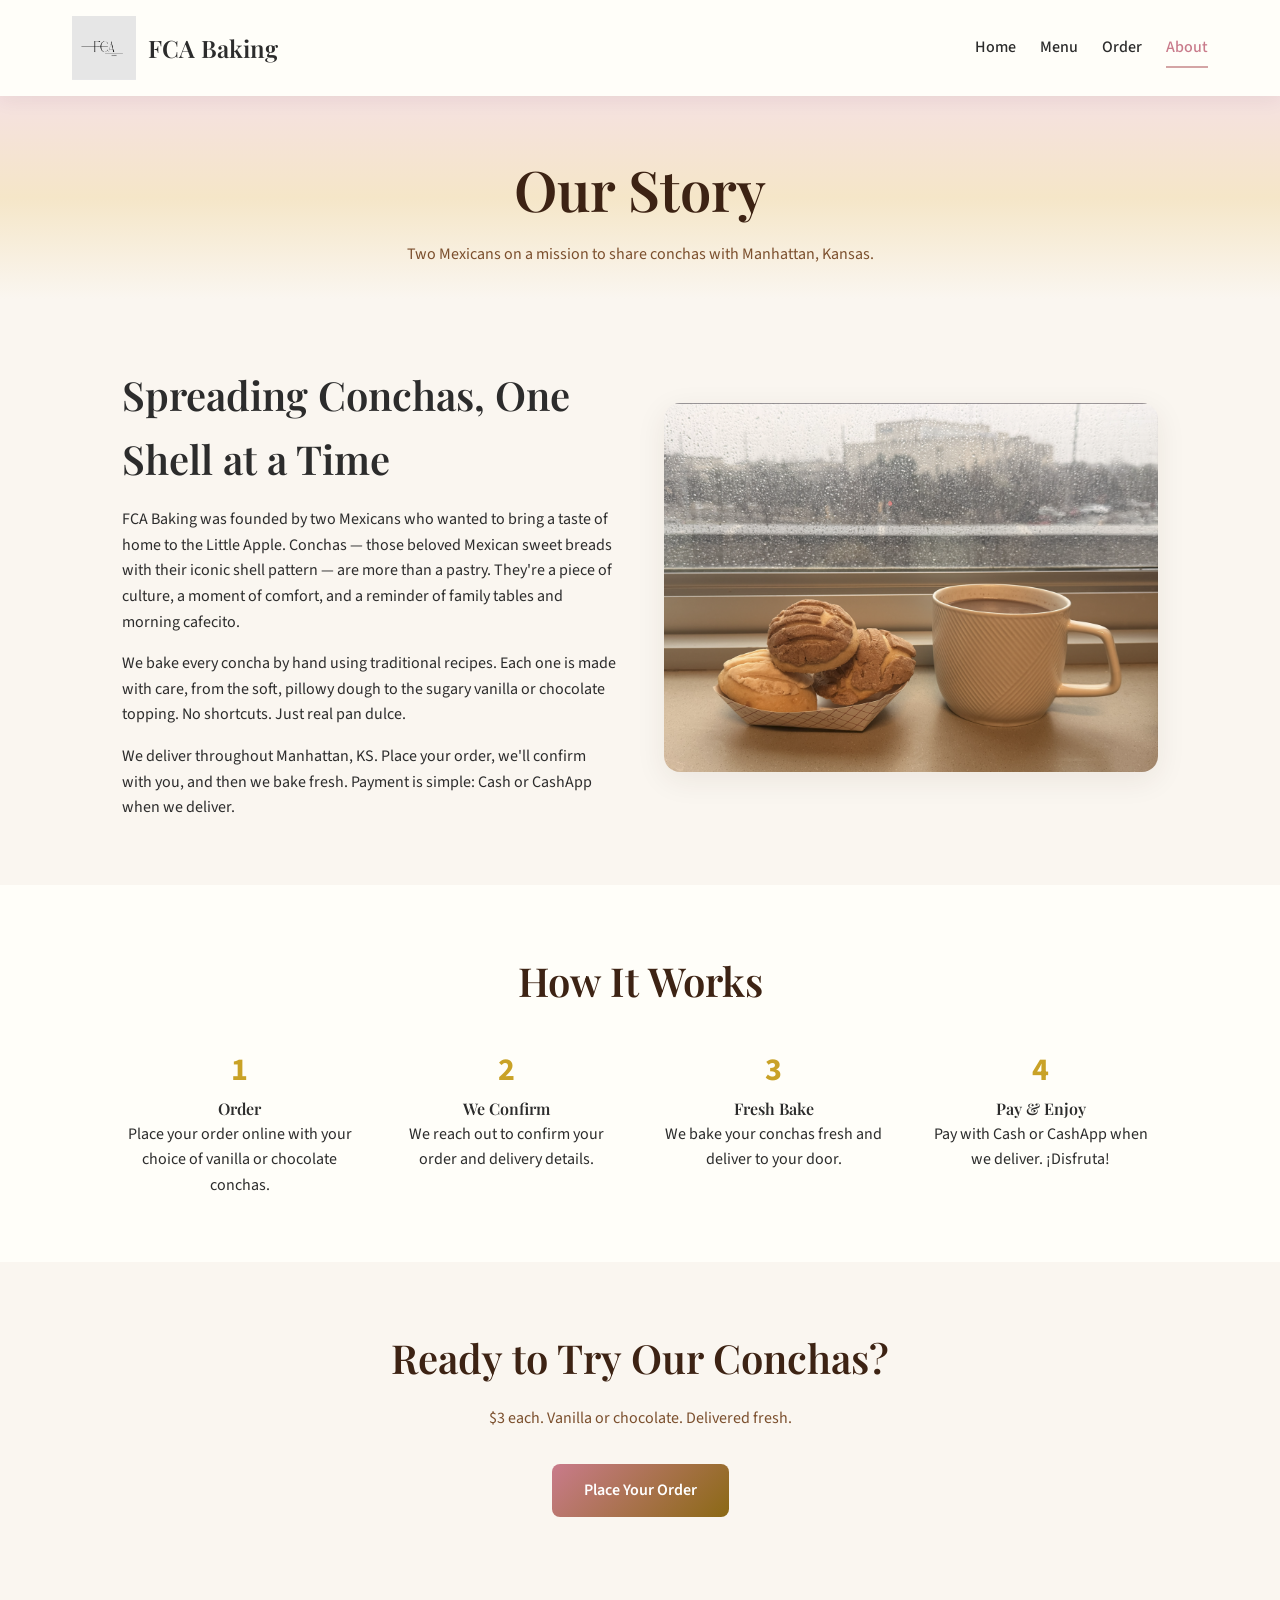
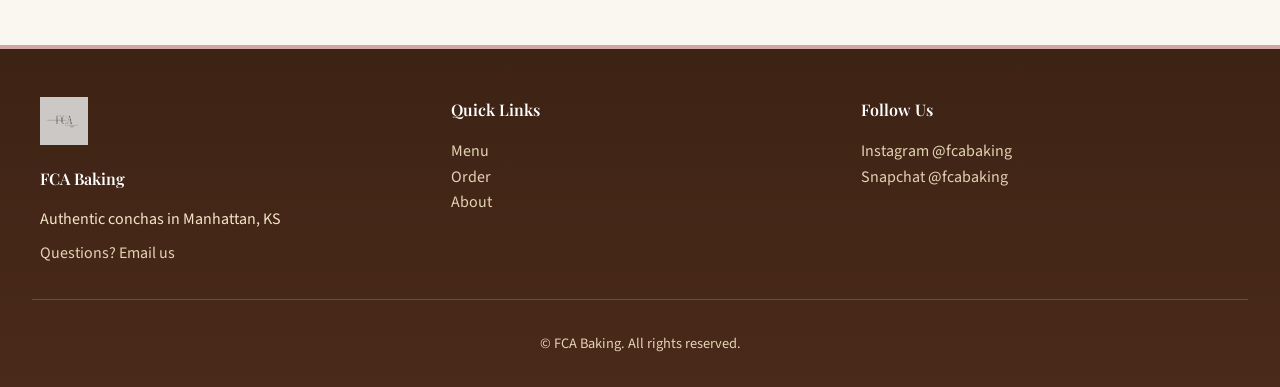
==== about.html @ 63754f2e "First commit" ====
<!DOCTYPE html>
<html lang="en">
<head>
  <meta charset="UTF-8">
  <meta name="viewport" content="width=device-width, initial-scale=1.0">
  <meta name="description" content="About FCA Baking - Two Mexicans bringing authentic conchas to Manhattan, Kansas. Our story and mission.">
  <title>About Us | FCA Baking</title>
  <link rel="icon" href="images/FCA baking logo.png" type="image/png">
  <link rel="preconnect" href="https://fonts.googleapis.com">
  <link rel="preconnect" href="https://fonts.gstatic.com" crossorigin>
  <link href="https://fonts.googleapis.com/css2?family=Playfair+Display:wght@500;600;700&family=Source+Sans+3:wght@400;500;600;700&display=swap" rel="stylesheet">
  <link rel="stylesheet" href="css/style.css">
</head>
<body>
  <header class="site-header">
    <nav class="nav-container">
      <a href="index.html" class="logo-link">
        <img src="images/Logo.png" alt="FCA Baking Logo">
        <span class="logo-text">FCA Baking</span>
      </a>
      <ul class="nav-links">
        <li><a href="index.html">Home</a></li>
        <li><a href="menu.html">Menu</a></li>
        <li><a href="order.html">Order</a></li>
        <li><a href="about.html" class="active">About</a></li>
      </ul>
    </nav>
  </header>

  <main>
    <div class="page-header">
      <h1>Our Story</h1>
      <p>Two Mexicans on a mission to share conchas with Manhattan, Kansas.</p>
    </div>

    <section class="section">
      <div class="container">
        <div class="about-grid">
          <div>
            <h2>Spreading Conchas, One Shell at a Time</h2>
            <p>FCA Baking was founded by two Mexicans who wanted to bring a taste of home to the Little Apple. Conchas — those beloved Mexican sweet breads with their iconic shell pattern — are more than a pastry. They're a piece of culture, a moment of comfort, and a reminder of family tables and morning cafecito.</p>
            <p style="margin-top: 1rem;">We bake every concha by hand using traditional recipes. Each one is made with care, from the soft, pillowy dough to the sugary vanilla or chocolate topping. No shortcuts. Just real pan dulce.</p>
            <p style="margin-top: 1rem;">We deliver throughout Manhattan, KS. Place your order, we'll confirm with you, and then we bake fresh. Payment is simple: Cash or CashApp when we deliver.</p>
          </div>
          <div class="about-image">
            <img src="images/Overview Conchas.png" alt="Fresh conchas and coffee - FCA Baking">
          </div>
        </div>
      </div>
    </section>

    <section class="section section-alt">
      <div class="container">
        <h2 style="text-align: center; color: var(--color-chocolate);">How It Works</h2>
        <div style="display: grid; grid-template-columns: repeat(auto-fit, minmax(200px, 1fr)); gap: 2rem; margin-top: 2rem; text-align: center;">
          <div>
            <p style="font-size: 2rem; font-weight: 700; color: var(--color-golden);">1</p>
            <h4>Order</h4>
            <p>Place your order online with your choice of vanilla or chocolate conchas.</p>
          </div>
          <div>
            <p style="font-size: 2rem; font-weight: 700; color: var(--color-golden);">2</p>
            <h4>We Confirm</h4>
            <p>We reach out to confirm your order and delivery details.</p>
          </div>
          <div>
            <p style="font-size: 2rem; font-weight: 700; color: var(--color-golden);">3</p>
            <h4>Fresh Bake</h4>
            <p>We bake your conchas fresh and deliver to your door.</p>
          </div>
          <div>
            <p style="font-size: 2rem; font-weight: 700; color: var(--color-golden);">4</p>
            <h4>Pay & Enjoy</h4>
            <p>Pay with Cash or CashApp when we deliver. ¡Disfruta!</p>
          </div>
        </div>
      </div>
    </section>

    <section class="section">
      <div class="container" style="text-align: center;">
        <h2 style="color: var(--color-chocolate);">Ready to Try Our Conchas?</h2>
        <p style="margin: 1rem 0 2rem; color: var(--color-cinnamon);">$3 each. Vanilla or chocolate. Delivered fresh.</p>
        <a href="order.html" class="btn btn-primary">Place Your Order</a>
      </div>
    </section>
  </main>

  <footer class="site-footer">
    <div class="footer-content">
      <div>
        <img src="images/Logo.png" alt="FCA Baking" class="footer-logo footer-logo-secondary">
        <h4>FCA Baking</h4>
        <p>Authentic conchas in Manhattan, KS</p>
        <p style="margin-top: 0.5rem;"><a href="mailto:fcabaking@gmail.com">Questions? Email us</a></p>
      </div>
      <div>
        <h4>Quick Links</h4>
        <a href="menu.html">Menu</a><br>
        <a href="order.html">Order</a><br>
        <a href="about.html">About</a>
      </div>
      <div>
        <h4>Follow Us</h4>
        <a href="https://instagram.com/fcabaking" target="_blank" rel="noopener">Instagram @fcabaking</a><br>
        <a href="https://snapchat.com/add/fcabaking" target="_blank" rel="noopener">Snapchat @fcabaking</a>
      </div>
    </div>
    <div class="footer-bottom">
      <p>&copy; FCA Baking. All rights reserved.</p>
    </div>
  </footer>
</body>
</html>
---- css/style.css ----
/* FCA Baking - Warm, inviting Mexican bakery aesthetic with pink accents */
:root {
  --color-cream: #faf6f0;
  --color-warm-white: #fffef9;
  --color-golden: #c9a227;
  --color-caramel: #8b6914;
  --color-chocolate: #3d2314;
  --color-vanilla: #f5e6c8;
  --color-cinnamon: #7b4f2d;
  --color-charcoal: #2c2c2c;
  --color-pink: #d4a5a5;
  --color-pink-light: #f5e1e1;
  --color-pink-accent: #c97b8b;
  --color-soft-shadow: rgba(61, 35, 20, 0.08);
  --font-display: 'Playfair Display', Georgia, serif;
  --font-body: 'Source Sans 3', 'Segoe UI', sans-serif;
}

* {
  box-sizing: border-box;
  margin: 0;
  padding: 0;
}

html {
  scroll-behavior: smooth;
}

body {
  font-family: var(--font-body);
  background: var(--color-cream);
  color: var(--color-charcoal);
  line-height: 1.6;
  overflow-x: hidden;
}

/* Typography */
h1, h2, h3, h4 {
  font-family: var(--font-display);
  font-weight: 600;
}

h1 { font-size: clamp(2rem, 5vw, 3.5rem); }
h2 { font-size: clamp(1.5rem, 4vw, 2.5rem); margin-bottom: 1rem; }
h3 { font-size: clamp(1.2rem, 3vw, 1.5rem); }

a {
  color: var(--color-caramel);
  text-decoration: none;
  transition: color 0.2s ease;
}

a:hover {
  color: var(--color-pink-accent);
}

/* Header & Navigation */
.site-header {
  position: sticky;
  top: 0;
  z-index: 100;
  background: var(--color-warm-white);
  box-shadow: 0 2px 20px var(--color-soft-shadow);
}

.nav-container {
  max-width: 1200px;
  margin: 0 auto;
  padding: 1rem 2rem;
  display: flex;
  align-items: center;
  justify-content: space-between;
  flex-wrap: wrap;
  gap: 1rem;
}

.logo-link {
  display: flex;
  align-items: center;
  gap: 0.75rem;
}

.logo-link img {
  height: 64px;
  width: auto;
}

.logo-text {
  font-family: var(--font-display);
  font-size: 1.5rem;
  font-weight: 600;
  color: var(--color-charcoal);
}

.nav-links {
  display: flex;
  gap: 1.5rem;
  list-style: none;
}

.nav-links a {
  font-weight: 500;
  color: var(--color-charcoal);
  padding: 0.5rem 0;
  border-bottom: 2px solid transparent;
  transition: border-color 0.2s, color 0.2s;
}

.nav-links a:hover,
.nav-links a.active {
  color: var(--color-pink-accent);
  border-bottom-color: var(--color-pink);
}

/* Main content area */
main {
  min-height: calc(100vh - 200px);
}

.container {
  max-width: 1100px;
  margin: 0 auto;
  padding: 0 2rem;
}

.section {
  padding: 4rem 0;
}

.section-alt {
  background: var(--color-warm-white);
}

/* Hero */
.hero {
  position: relative;
  min-height: 70vh;
  display: flex;
  align-items: center;
  justify-content: center;
  background: linear-gradient(135deg, var(--color-cream) 0%, var(--color-pink-light) 30%, var(--color-vanilla) 60%, var(--color-cream) 100%);
  overflow: hidden;
}

.hero::before {
  content: '';
  position: absolute;
  inset: 0;
  background: url('../images/Overview Conchas.png') center/cover no-repeat;
  opacity: 0.15;
  z-index: 0;
}

.hero-content {
  position: relative;
  z-index: 1;
  text-align: center;
  padding: 2rem;
}

.hero-logo {
  width: 200px;
  height: auto;
  margin-bottom: 1.5rem;
  filter: drop-shadow(0 4px 12px rgba(61, 35, 20, 0.15));
}

.hero h1 {
  color: var(--color-chocolate);
  margin-bottom: 0.5rem;
  text-shadow: 0 1px 2px rgba(255,255,255,0.5);
}

.hero .tagline {
  font-size: 1.25rem;
  color: var(--color-cinnamon);
  margin-bottom: 2rem;
  max-width: 500px;
  margin-left: auto;
  margin-right: auto;
}

.hero-buttons {
  display: flex;
  gap: 1rem;
  justify-content: center;
  flex-wrap: wrap;
}

/* Buttons */
.btn {
  display: inline-block;
  padding: 0.875rem 2rem;
  font-family: var(--font-body);
  font-weight: 600;
  font-size: 1rem;
  border: none;
  border-radius: 8px;
  cursor: pointer;
  transition: transform 0.2s, box-shadow 0.2s;
  text-align: center;
}

.btn:hover {
  transform: translateY(-2px);
  box-shadow: 0 4px 15px var(--color-soft-shadow);
}

.btn-primary {
  background: linear-gradient(135deg, var(--color-pink-accent) 0%, var(--color-caramel) 100%);
  color: white;
}

.btn-primary:hover {
  background: linear-gradient(135deg, var(--color-pink-accent) 0%, var(--color-chocolate) 100%);
}

.btn-secondary {
  background: white;
  color: var(--color-pink-accent);
  border: 2px solid var(--color-pink);
}

.btn-secondary:hover {
  background: var(--color-pink-light);
}

/* Concha showcase grid */
.concha-grid {
  display: grid;
  grid-template-columns: repeat(auto-fit, minmax(280px, 1fr));
  gap: 2rem;
  margin-top: 2rem;
}

.concha-card {
  background: white;
  border-radius: 16px;
  overflow: hidden;
  box-shadow: 0 4px 20px var(--color-soft-shadow);
  transition: transform 0.3s, box-shadow 0.3s;
}

.concha-card:hover {
  transform: translateY(-5px);
  box-shadow: 0 12px 40px rgba(61, 35, 20, 0.12);
}

.concha-card img {
  width: 100%;
  height: 220px;
  object-fit: cover;
}

.concha-card-content {
  padding: 1.5rem;
}

.concha-card h3 {
  color: var(--color-chocolate);
  margin-bottom: 0.5rem;
}

.concha-card .price {
  font-size: 1.25rem;
  font-weight: 700;
  color: var(--color-pink-accent);
}

/* Order form */
.order-form-section {
  max-width: 600px;
  margin: 0 auto;
}

.form-group {
  margin-bottom: 1.25rem;
}

.form-group label {
  display: block;
  font-weight: 600;
  margin-bottom: 0.5rem;
  color: var(--color-charcoal);
}

.form-group label .required {
  color: #c0392b;
}

.form-group input,
.form-group select,
.form-group textarea {
  width: 100%;
  padding: 0.75rem 1rem;
  font-family: inherit;
  font-size: 1rem;
  border: 2px solid #e0d5c7;
  border-radius: 8px;
  background: white;
  transition: border-color 0.2s;
}

/* Email/phone inputs - clearer visibility */
input[type="email"],
input[type="tel"] {
  font-size: 1.05rem;
  color: var(--color-charcoal);
}

input[type="email"]::placeholder,
input[type="tel"]::placeholder {
  color: #8a7a6a;
  opacity: 0.9;
}

.form-group input:focus,
.form-group select:focus,
.form-group textarea:focus {
  outline: none;
  border-color: var(--color-pink);
}

.form-sublabel {
  font-size: 0.9rem;
  font-weight: 500;
  color: var(--color-charcoal);
  margin-bottom: 0.35rem;
}

.form-row {
  display: grid;
  grid-template-columns: 1fr 1fr;
  gap: 1rem;
}

.form-row-3 {
  grid-template-columns: 1fr 80px 120px;
}

@media (max-width: 500px) {
  .form-row {
    grid-template-columns: 1fr;
  }
  .form-row-3 {
    grid-template-columns: 1fr;
  }
}

.form-optional {
  font-weight: 400;
  color: var(--color-cinnamon);
  font-size: 0.9em;
}

/* Radio & checkbox styling */
.radio-group, .checkbox-group {
  display: flex;
  flex-wrap: wrap;
  gap: 1rem;
  margin-top: 0.5rem;
}

.radio-option, .checkbox-option {
  display: flex;
  align-items: center;
  gap: 0.5rem;
  cursor: pointer;
}

.radio-option input, .checkbox-option input {
  width: auto;
  accent-color: var(--color-pink-accent);
}

/* Order summary box */
.order-summary {
  background: linear-gradient(135deg, var(--color-pink-light) 0%, var(--color-vanilla) 100%);
  border: 2px solid var(--color-pink);
  border-radius: 12px;
  padding: 1.5rem;
  margin: 1.5rem 0;
}

.order-summary h4 {
  margin-bottom: 0.75rem;
  color: var(--color-chocolate);
}

.order-summary .total {
  font-size: 1.5rem;
  font-weight: 700;
  color: var(--color-pink-accent);
}

/* Contact banner */
.contact-banner {
  background: linear-gradient(135deg, var(--color-pink-light) 0%, var(--color-vanilla) 100%);
  border: 1px solid var(--color-pink);
  border-radius: 8px;
  padding: 0.75rem 1rem;
  margin-bottom: 1rem;
  font-size: 0.95rem;
}

.contact-banner a {
  font-weight: 600;
}

/* Allergy warning */
.allergy-warning {
  background: linear-gradient(135deg, var(--color-pink-light) 0%, #fff8e7 50%, #fff3d6 100%);
  border-left: 4px solid var(--color-pink);
  padding: 1rem 1.25rem;
  border-radius: 0 8px 8px 0;
  margin: 1.5rem 0;
  font-size: 0.95rem;
}

.allergy-warning strong {
  color: var(--color-chocolate);
}

/* Footer */
.site-footer {
  background: linear-gradient(180deg, var(--color-chocolate) 0%, #4a2a1a 100%);
  color: var(--color-vanilla);
  padding: 3rem 2rem 2rem;
  margin-top: 4rem;
  border-top: 4px solid var(--color-pink);
}

.footer-content {
  max-width: 1200px;
  margin: 0 auto;
  display: grid;
  grid-template-columns: repeat(auto-fit, minmax(200px, 1fr));
  gap: 2rem;
  margin-bottom: 2rem;
}

.footer-logo {
  width: 64px;
  height: auto;
  margin-bottom: 0.75rem;
  opacity: 0.95;
}

/* Secondary logo (Logo.png) in footer - smaller, subtle */
.footer-logo-secondary {
  width: 48px;
  opacity: 0.85;
}

.footer-content h4 {
  color: white;
  margin-bottom: 1rem;
  font-size: 1rem;
}

.footer-content a {
  color: var(--color-vanilla);
  opacity: 0.9;
}

.footer-content a:hover {
  color: white;
  opacity: 1;
}

.footer-bottom {
  text-align: center;
  padding-top: 2rem;
  border-top: 1px solid rgba(255,255,255,0.2);
  font-size: 0.9rem;
  opacity: 0.9;
}

/* Page titles */
.page-header {
  text-align: center;
  padding: 3rem 2rem 2rem;
  background: linear-gradient(180deg, var(--color-pink-light) 0%, var(--color-vanilla) 50%, transparent 100%);
}

.page-header-tight {
  padding: 1.5rem 2rem 1rem;
}

.section-tight {
  padding-top: 1.5rem;
  padding-bottom: 2rem;
}

.page-header h1 {
  color: var(--color-chocolate);
}

.page-header p {
  margin-top: 0.5rem;
  color: var(--color-cinnamon);
  max-width: 600px;
  margin-left: auto;
  margin-right: auto;
}

/* Two-column layout for about */
.about-grid {
  display: grid;
  grid-template-columns: 1fr 1fr;
  gap: 3rem;
  align-items: center;
}

@media (max-width: 768px) {
  .about-grid {
    grid-template-columns: 1fr;
  }
}

.about-image img {
  width: 100%;
  border-radius: 16px;
  box-shadow: 0 8px 30px var(--color-soft-shadow);
}

/* Menu items */
.menu-list {
  max-width: 600px;
  margin: 0 auto;
}

.menu-grid-two {
  display: grid;
  grid-template-columns: 1fr 1fr;
  gap: 1rem;
  max-width: 800px;
  margin: 0 auto;
}

@media (max-width: 600px) {
  .menu-grid-two {
    grid-template-columns: 1fr;
  }
}

.menu-item {
  display: flex;
  justify-content: space-between;
  align-items: center;
  padding: 1.25rem;
  background: white;
  border-radius: 12px;
  margin-bottom: 1rem;
  box-shadow: 0 2px 10px var(--color-soft-shadow);
  transition: box-shadow 0.2s;
}

.menu-item:hover {
  box-shadow: 0 4px 20px var(--color-soft-shadow);
}

.menu-item-info h4 {
  color: var(--color-chocolate);
  margin-bottom: 0.25rem;
}

.menu-item-info p {
  font-size: 0.95rem;
  color: var(--color-cinnamon);
}

.menu-item .price {
  font-weight: 700;
  font-size: 1.25rem;
  color: var(--color-pink-accent);
}

/* Menu page - clear CTA to order page */
.menu-order-cta {
  text-align: center;
  padding: 2rem;
  margin: 2rem 0;
  background: linear-gradient(135deg, var(--color-pink-light) 0%, var(--color-vanilla) 50%, var(--color-cream) 100%);
  border-radius: 12px;
  border: 2px dashed var(--color-pink);
}

.menu-order-cta p {
  margin-bottom: 1rem;
  font-weight: 600;
  color: var(--color-chocolate);
}

.menu-gallery {
  display: grid;
  grid-template-columns: repeat(auto-fit, minmax(280px, 1fr));
  gap: 1.5rem;
  margin-top: 2rem;
}

.menu-gallery img {
  width: 100%;
  height: 220px;
  object-fit: cover;
  border-radius: 12px;
  box-shadow: 0 4px 15px var(--color-soft-shadow);
}

/* Form submit success/error */
.form-message {
  padding: 1rem;
  border-radius: 8px;
  margin-bottom: 1rem;
  display: none;
}

.form-message.success {
  background: #d4edda;
  color: #155724;
  border: 1px solid #c3e6cb;
}

.form-message.error {
  background: #f8d7da;
  color: #721c24;
  border: 1px solid #f5c6cb;
}

.form-message.show {
  display: block;
}

/* Hidden honeypot for spam */
.honey {
  position: absolute;
  left: -9999px;
  opacity: 0;
  pointer-events: none;
}
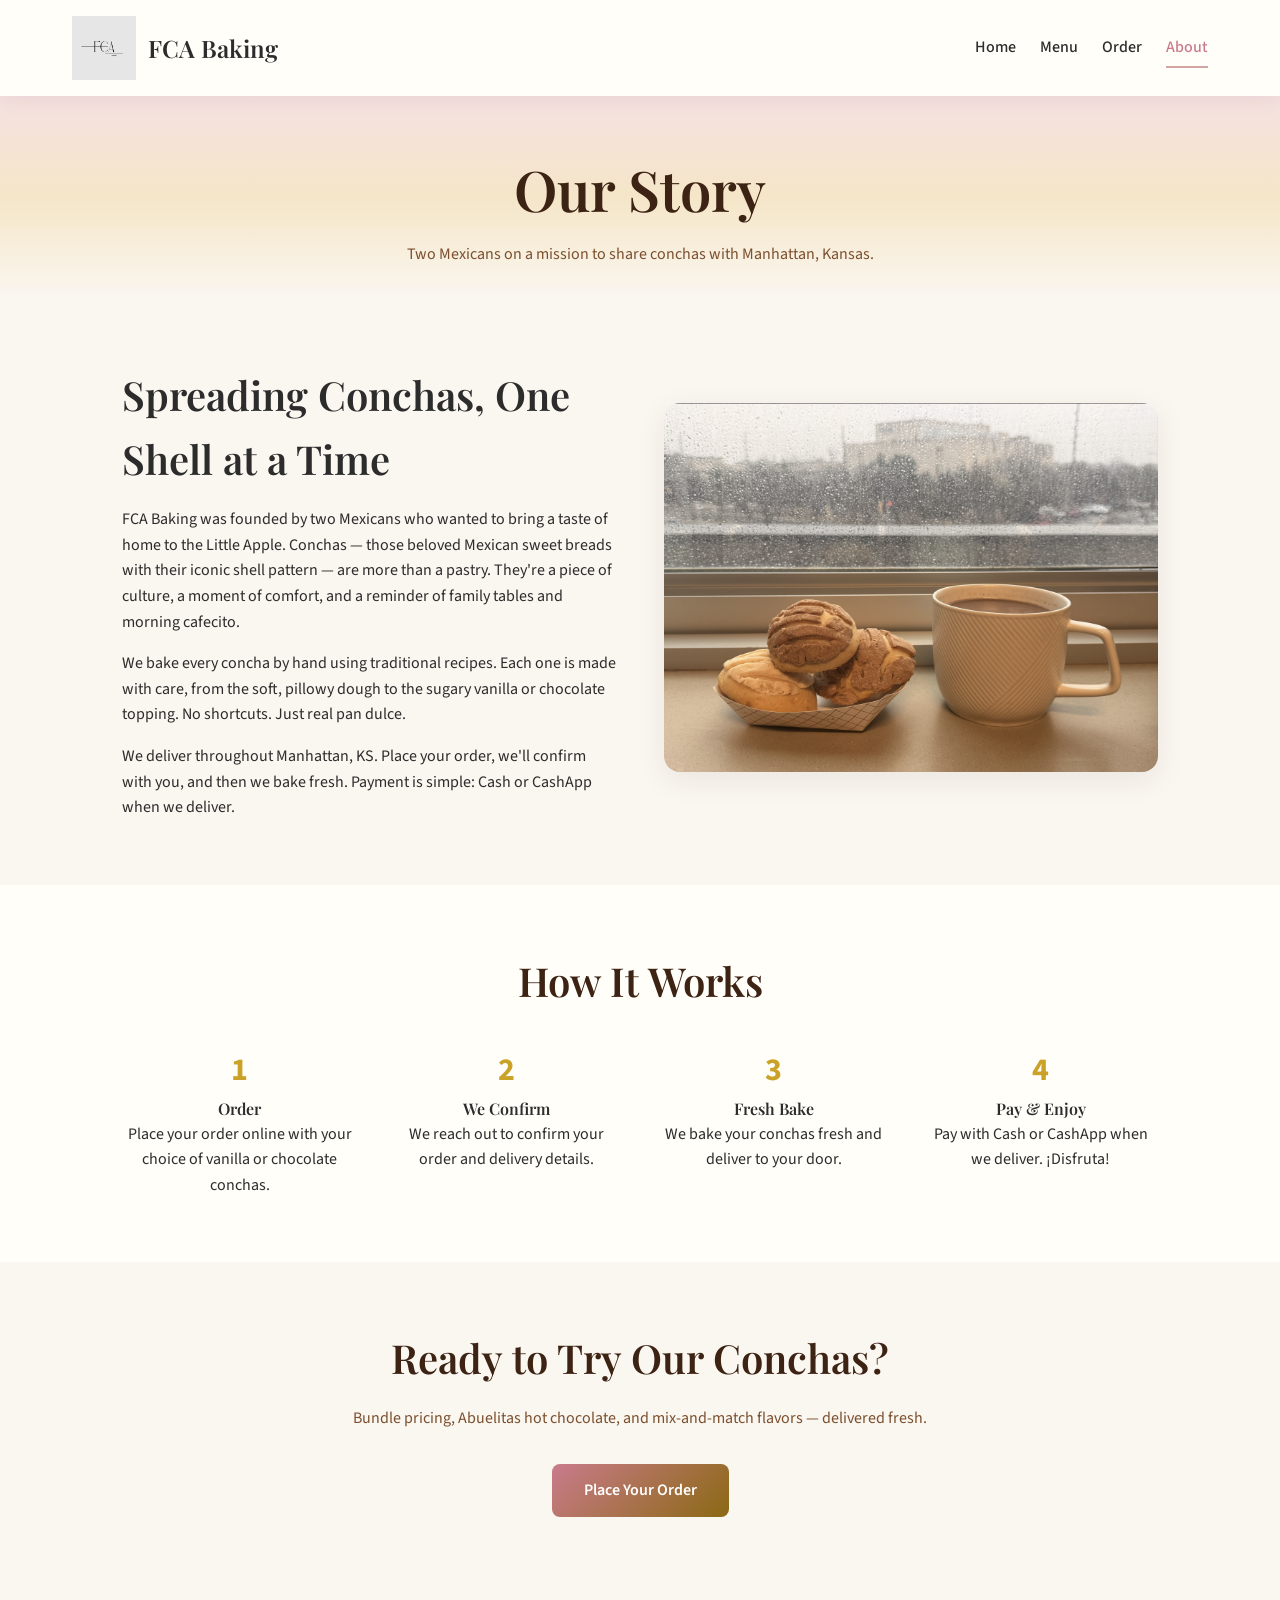
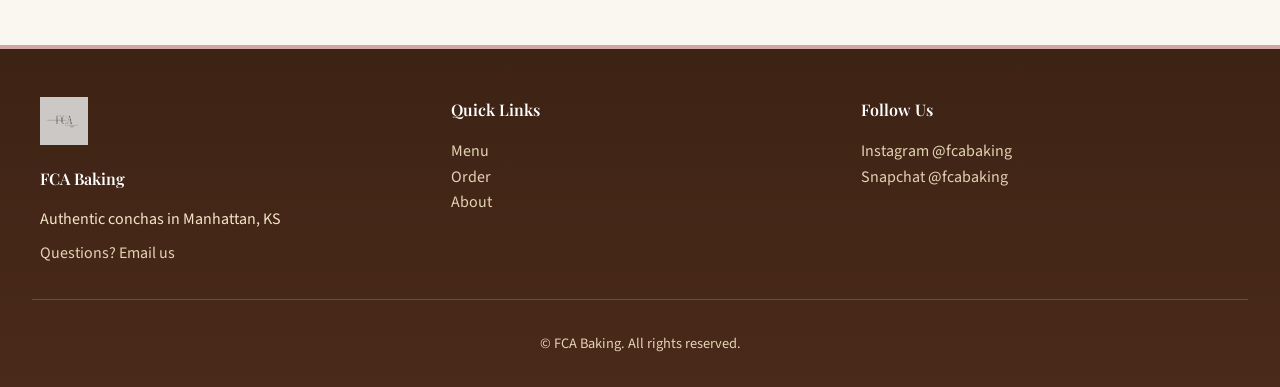
==== commit 0bd8af64: "New item and pricing" ====
--- a/about.html
+++ b/about.html
@@ -80,7 +80,7 @@
     <section class="section">
       <div class="container" style="text-align: center;">
         <h2 style="color: var(--color-chocolate);">Ready to Try Our Conchas?</h2>
-        <p style="margin: 1rem 0 2rem; color: var(--color-cinnamon);">$3 each. Vanilla or chocolate. Delivered fresh.</p>
+        <p style="margin: 1rem 0 2rem; color: var(--color-cinnamon);">Bundle pricing, Abuelitas hot chocolate, and mix-and-match flavors — delivered fresh.</p>
         <a href="order.html" class="btn btn-primary">Place Your Order</a>
       </div>
     </section>
--- a/css/style.css
+++ b/css/style.css
@@ -273,6 +273,203 @@
   margin: 0 auto;
 }
 
+.order-promo-block {
+  background: var(--color-warm-white);
+  border: 1px solid var(--color-pink);
+  border-radius: 12px;
+  padding: 1.25rem;
+  margin-bottom: 1.25rem;
+}
+
+.order-promo-block h4 {
+  color: var(--color-chocolate);
+  margin-bottom: 0.35rem;
+  font-size: 1.05rem;
+}
+
+.order-promo-block .promo-price {
+  font-weight: 700;
+  color: var(--color-pink-accent);
+  margin-bottom: 0.75rem;
+  font-size: 1rem;
+}
+
+.order-promo-block .promo-hint {
+  font-size: 0.85rem;
+  color: var(--color-cinnamon);
+  margin-bottom: 0.75rem;
+}
+
+.order-split-error {
+  font-size: 0.9rem;
+  color: #c0392b;
+  margin-top: 0.5rem;
+  display: none;
+}
+
+.order-split-error.show {
+  display: block;
+}
+
+/* Streamlined bundle order UI */
+.order-form-heading {
+  margin-bottom: 0.5rem;
+  color: var(--color-chocolate);
+}
+
+.order-form-lede {
+  font-size: 0.95rem;
+  color: var(--color-cinnamon);
+  margin-bottom: 1rem;
+  line-height: 1.45;
+}
+
+.order-steps {
+  font-size: 0.9rem;
+  color: var(--color-cinnamon);
+  margin-bottom: 1.25rem;
+  padding: 0.75rem 1rem;
+  background: var(--color-warm-white);
+  border-radius: 8px;
+  border-left: 4px solid var(--color-golden);
+}
+
+.order-section-title {
+  font-family: var(--font-display);
+  font-size: 1.15rem;
+  color: var(--color-chocolate);
+  margin: 1.75rem 0 0.75rem;
+  padding-bottom: 0.35rem;
+  border-bottom: 2px solid var(--color-pink);
+}
+
+.order-section-title:first-of-type {
+  margin-top: 0;
+}
+
+.order-bundle-card {
+  background: var(--color-warm-white);
+  border: 1px solid #e8ddd0;
+  border-radius: 12px;
+  margin-bottom: 1rem;
+  overflow: hidden;
+  transition: border-color 0.2s, box-shadow 0.2s;
+}
+
+.order-bundle-card.bundle-open {
+  border-color: var(--color-pink);
+  box-shadow: 0 2px 12px rgba(201, 123, 139, 0.12);
+}
+
+.bundle-top {
+  display: flex;
+  flex-wrap: wrap;
+  align-items: flex-start;
+  justify-content: space-between;
+  gap: 1rem;
+  padding: 1rem 1.15rem;
+}
+
+.bundle-top h4 {
+  margin: 0 0 0.25rem;
+  font-size: 1.05rem;
+  color: var(--color-chocolate);
+}
+
+.bundle-price-line {
+  font-weight: 700;
+  color: var(--color-pink-accent);
+  font-size: 0.95rem;
+  margin: 0;
+}
+
+.bundle-qty-wrap {
+  display: flex;
+  flex-direction: column;
+  align-items: flex-end;
+  gap: 0.25rem;
+}
+
+.bundle-qty-wrap label {
+  font-size: 0.8rem;
+  font-weight: 600;
+  color: var(--color-cinnamon);
+}
+
+.bundle-qty-wrap input[type="number"] {
+  width: 4.5rem;
+  text-align: center;
+  font-size: 1.1rem;
+  font-weight: 600;
+  padding: 0.5rem;
+}
+
+.bundle-split {
+  display: none;
+  padding: 0 1.15rem 1.15rem;
+  border-top: 1px dashed var(--color-pink);
+  background: rgba(245, 225, 225, 0.25);
+}
+
+.order-bundle-card.bundle-open .bundle-split {
+  display: block;
+}
+
+.split-prompt {
+  font-size: 0.88rem;
+  color: var(--color-cinnamon);
+  margin: 0.85rem 0 0.65rem;
+}
+
+.split-row {
+  display: grid;
+  grid-template-columns: 1fr 1fr;
+  gap: 0.75rem;
+  align-items: end;
+}
+
+@media (max-width: 480px) {
+  .split-row {
+    grid-template-columns: 1fr;
+  }
+}
+
+.split-meter {
+  grid-column: 1 / -1;
+  font-size: 0.85rem;
+  font-weight: 600;
+  margin-top: 0.35rem;
+  padding: 0.35rem 0.5rem;
+  border-radius: 6px;
+  text-align: center;
+}
+
+.split-meter.match {
+  background: #d4edda;
+  color: #155724;
+}
+
+.split-meter.mismatch {
+  background: #f8d7da;
+  color: #721c24;
+}
+
+.split-meter.idle {
+  background: var(--color-vanilla);
+  color: var(--color-cinnamon);
+}
+
+.order-drinks-card .bundle-split {
+  display: block;
+  border-top: none;
+  background: transparent;
+  padding-top: 0.5rem;
+}
+
+.order-drinks-card.bundle-open .bundle-top {
+  border-bottom: none;
+}
+
 .form-group {
   margin-bottom: 1.25rem;
 }
